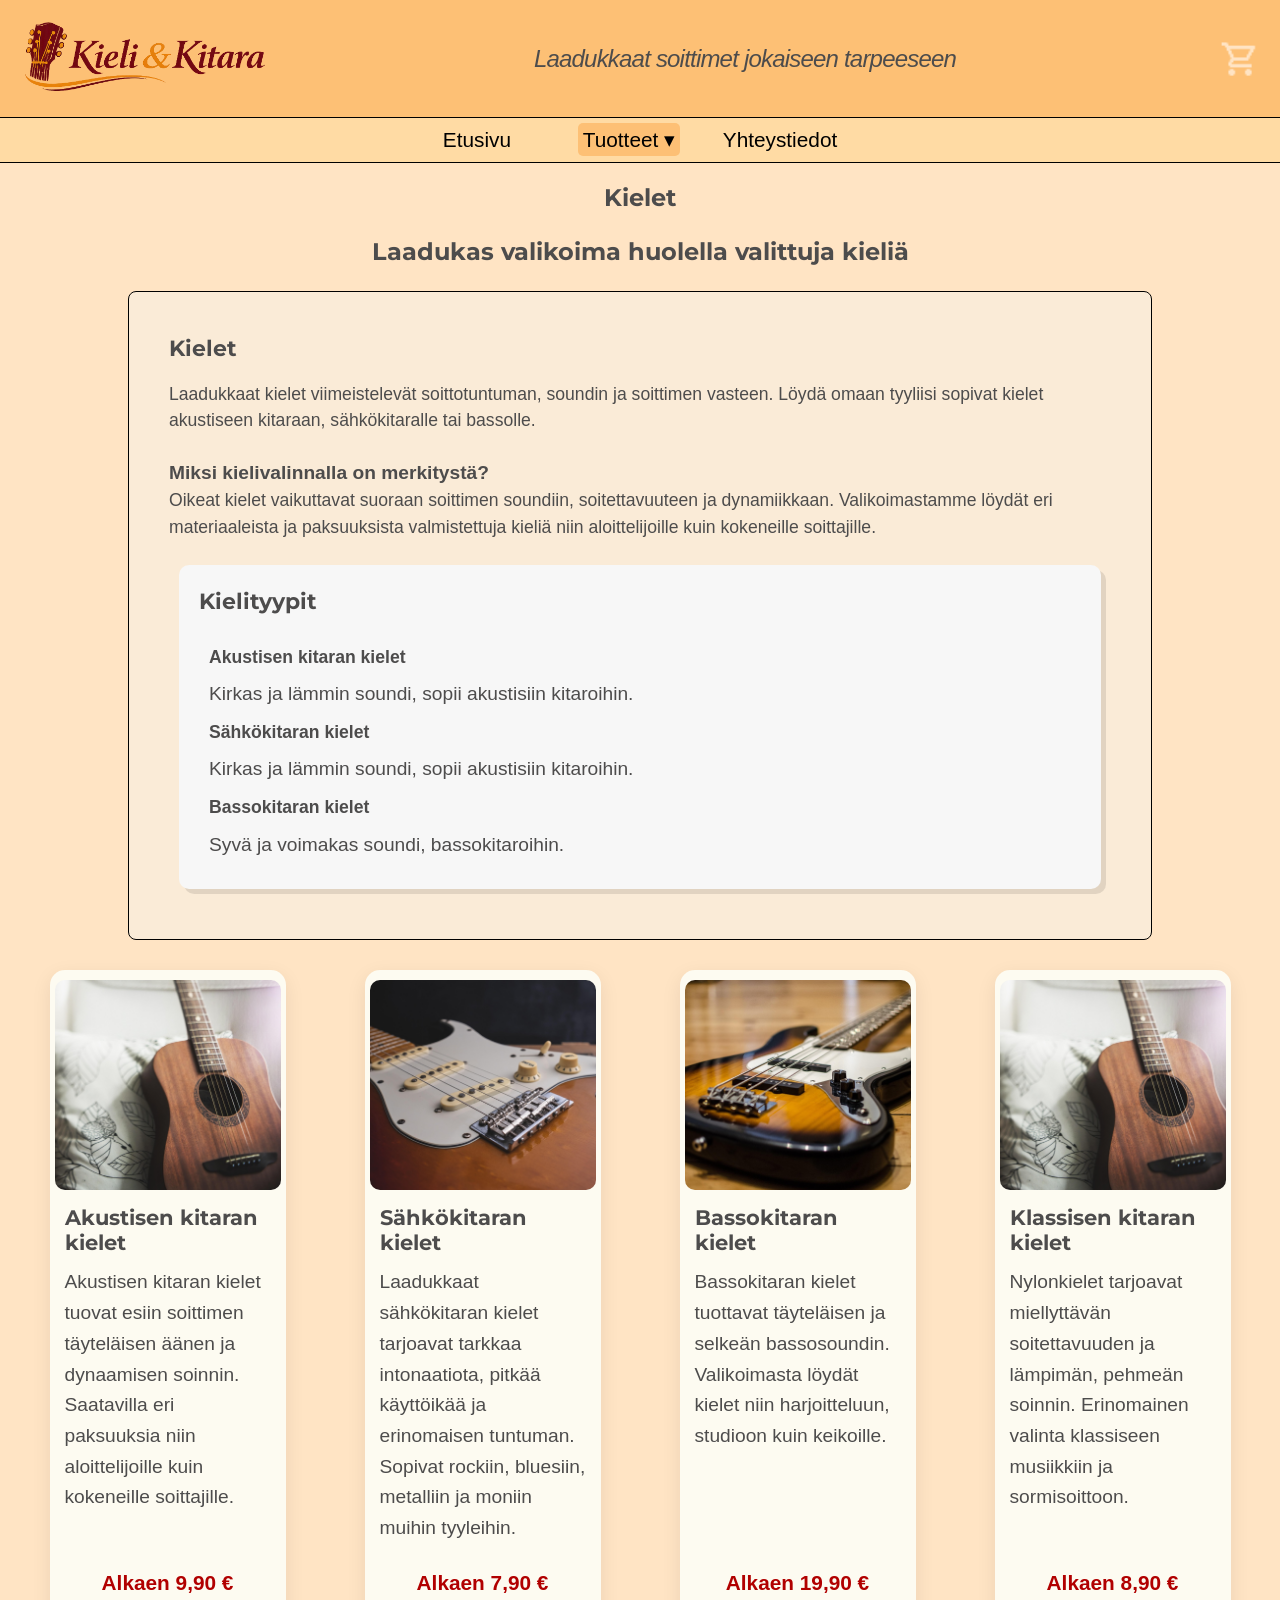
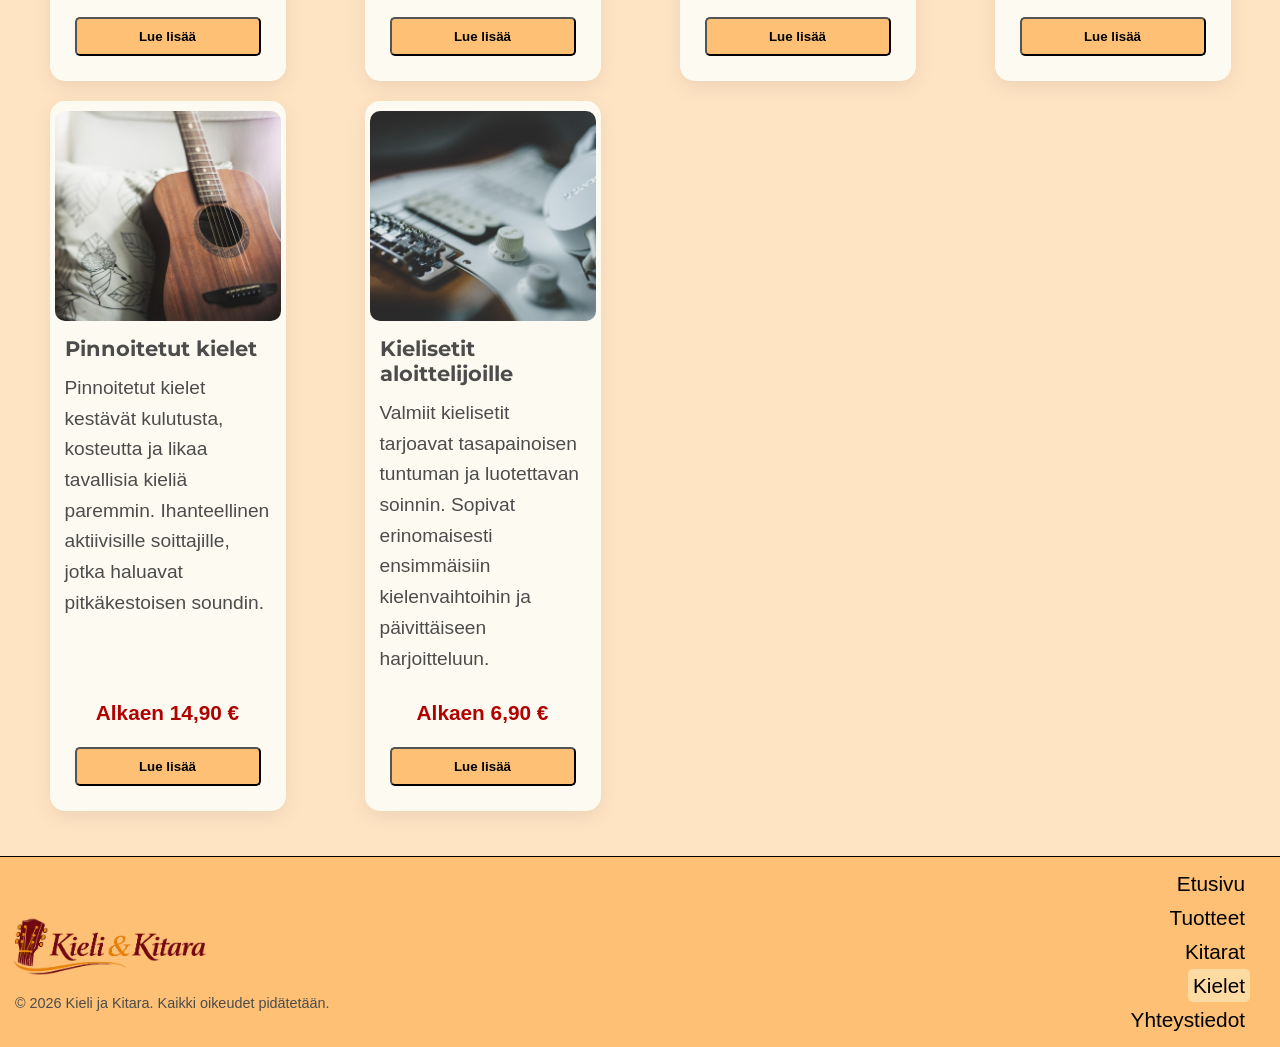
==== kielet.html @ bd0c3da6 "Lisätty ostoskorin kuva" ====
<!DOCTYPE html>
<html lang="fi">

<head>
    <meta charset="UTF-8">
    <meta name="viewport" content="width=device-width, initial-scale=1.0">
    <link href="css/styles.css" rel="stylesheet">
    <link href="https://fonts.googleapis.com/css2?family=Montserrat:ital,wght@0,100..900;1,100..900&display=swap"
        rel="stylesheet">
    <link rel="icon" href="images/favicon.ico" type="images/svg+xml">
    <title>Kielet</title>
</head>

<body>
    <div class="container">
        <!-- HEADER-->
        <header class="header">
            <a href="index.html">
                <img class="logo" src="images/logo.png" alt="logossa virityskoneisto sekä teksti kieli ja kitara">
            </a>
            <p class="logo-txt">Laadukkaat soittimet jokaiseen tarpeeseen</p>
            
            <!-- OSTOSKORIN KUVA -->
            <a href="#" class="cart-btn">
                <img src="images/shoppingCart.png" alt="Ostoskärryjen kuva" width="50px" height="50px">
            </a>

        </header>

        <!-- NAVIGATION-->
        <nav class="nav">
            <ul>
                <li><a href="index.html">Etusivu</a></li>

                <!-- DROPDOWN VALIKKO-->
                <li class="dropdown">
                    <a href="tuotteet.html" class="active">Tuotteet &#9662;</a>

                    <ul class="dropdown-menu">
                        <li><a href="kitarat.html">Kitarat</a></li>
                        <li><a href="kielet.html" class="active">Kielet</a></li>
                    </ul>
                </li>
                <!-- DROPDOWN VALIKKO PÄÄTTYY-->

                <li><a href="yhteys.html">Yhteystiedot</a></li>
            </ul>
        </nav>

        <!-- SISÄLTÖALUE-->
        <main class="main">

            <section class="otsikot"> <!--Tervehdys teksti-->
                <h1>Kielet</h1>
                <h2>Laadukas valikoima huolella valittuja kieliä</h2>
            </section>
            <article class="tekstit"> <!--Sisältö tekstiä-->
                <h3>Kielet</h3>
                <p>
                    Laadukkaat kielet viimeistelevät soittotuntuman, soundin ja soittimen vasteen.
                    Löydä omaan tyyliisi sopivat kielet akustiseen kitaraan, sähkökitaralle tai bassolle.
                </p>
                <h4>Miksi kielivalinnalla on merkitystä?</h4>
                <p>
                    Oikeat kielet vaikuttavat suoraan soittimen soundiin, soitettavuuteen ja dynamiikkaan.
                    Valikoimastamme löydät eri materiaaleista ja paksuuksista valmistettuja
                    kieliä niin aloittelijoille kuin kokeneille soittajille.
                </p>


                <section class="kielilista">
                    <h3>Kielityypit</h3>
                    <ul>
                        <li>
                            <strong>Akustisen kitaran kielet</strong>
                            Kirkas ja lämmin soundi, sopii akustisiin
                            kitaroihin.
                        </li>
                        <li>
                            <strong>Sähkökitaran kielet</strong>
                            Kirkas ja lämmin soundi, sopii akustisiin kitaroihin.
                        </li>
                        <li>
                            <strong>Bassokitaran kielet</strong>
                            Syvä ja voimakas soundi, bassokitaroihin.
                        </li>
                    </ul>

                </section>
            </article>

            <!-- TUOTEKORTIT-->
            <section class="card-container">
                <article class="product-card">
                    <img src="images/acoustic.jpg" alt="Akustinen kitara">

                    <div class="card-content">
                        <h3>Akustisen kitaran kielet</h3>
                        <p>Akustisen kitaran kielet tuovat esiin soittimen täyteläisen äänen ja dynaamisen soinnin.
                            Saatavilla eri paksuuksia niin aloittelijoille kuin kokeneille soittajille.</p>
                        <div class="price">Alkaen 9,90 €</div>

                        <button class="button">Lue lisää</button>
                    </div>
                </article>
                <article class="product-card">
                    <img src="images/electric.jpg" alt="Akustinen kitara">

                    <div class="card-content">
                        <h3>Sähkökitaran kielet</h3>
                        <p>Laadukkaat sähkökitaran kielet tarjoavat tarkkaa intonaatiota, pitkää käyttöikää
                            ja erinomaisen tuntuman. Sopivat rockiin, bluesiin, metalliin ja moniin muihin tyyleihin.
                        </p>
                        <div class="price">Alkaen 7,90 €</div>

                        <button class="button">Lue lisää</button>
                    </div>
                </article>
                <article class="product-card">
                    <img src="images/bass.jpg" alt="Akustinen kitara">

                    <div class="card-content">
                        <h3>Bassokitaran kielet</h3>
                        <p>Bassokitaran kielet tuottavat täyteläisen ja selkeän bassosoundin.
                            Valikoimasta löydät kielet niin harjoitteluun, studioon kuin keikoille.</p>
                        <div class="price">Alkaen 19,90 €</div>

                        <button class="button">Lue lisää</button>
                    </div>
                </article>
                <article class="product-card">
                    <img src="images/acoustic.jpg" alt="Akustinen kitara">

                    <div class="card-content">
                        <h3>Klassisen kitaran kielet</h3>
                        <p>Nylonkielet tarjoavat miellyttävän soitettavuuden ja lämpimän, pehmeän soinnin.
                            Erinomainen valinta klassiseen musiikkiin ja sormisoittoon.</p>
                        <div class="price">Alkaen 8,90 €</div>

                        <button class="button">Lue lisää</button>
                    </div>
                </article>
                <article class="product-card">
                    <img src="images/acoustic.jpg" alt="Akustinen kitara">

                    <div class="card-content">
                        <h3>Pinnoitetut kielet</h3>
                        <p>Pinnoitetut kielet kestävät kulutusta, kosteutta ja likaa tavallisia kieliä paremmin.
                            Ihanteellinen aktiivisille soittajille, jotka haluavat pitkäkestoisen soundin.</p>
                        <div class="price">Alkaen 14,90 €</div>

                        <button class="button">Lue lisää</button>
                    </div>
                </article>
                <article class="product-card">
                    <img src="images/electric3.jpg" alt="Akustinen kitara">

                    <div class="card-content">
                        <h3>Kielisetit aloittelijoille</h3>
                        <p>Valmiit kielisetit tarjoavat tasapainoisen tuntuman ja luotettavan soinnin.
                            Sopivat erinomaisesti ensimmäisiin kielenvaihtoihin ja päivittäiseen harjoitteluun.</p>
                        <div class="price">Alkaen 6,90 €</div>

                        <button class="button">Lue lisää</button>
                    </div>
                </article>
            </section>
        </main>
        <!-- FOOTERI -->
        <footer class="footer"> <!--Footeri-->
            <div class="footer-left">
                <a href="index.html">
                    <img class="footer-logo" src="images/logo.png"
                        alt="logossa virityskoneisto sekä teksti kieli ja kitara">
                </a>
                <p class="copyright">© 2026 Kieli ja Kitara. Kaikki oikeudet pidätetään.</p>
            </div>

            <!-- NAVIGOINTI -->
            <nav class="footer-nav"> <!--Navigointi linkit-->
                <ul>
                    <li><a href="index.html">Etusivu</a></li>
                    <li><a href="tuotteet.html">Tuotteet</a></li>
                    <li><a href="kitarat.html">Kitarat</a></li>
                    <li><a href="kielet.html" class="active">Kielet</a></li>
                    <li><a href="yhteys.html">Yhteystiedot</a></li>
                </ul>
            </nav>
        </footer>
        <!-- FOOTERI PÄÄTTYY-->
    </div>
</body>

</html>
---- css/styles.css ----
/*====================*/
/* PERUSASETUKSET     */
/*====================*/

/* Nollataan selaimen oletusmarginaalit ja täytteet
   sekä otetaan käyttöön border-box */
* {
    box-sizing: border-box;
    margin: 0;
    padding: 0;

    /*SISÄLLÖN YLIVUODON DEBUGGAUS ALLA*/
    /*outline: 1px solid red;*/
}

/* Sivuston yleiset fontti- ja väriasetukset */
body {
    font-family: Arial, Helvetica, sans-serif;
    background-color: bisque;
    color: rgb(77, 76, 76);

}

/*====================*/
/* CONTAINER          */
/*====================*/

/* Sivun pääasettelu Gridillä */
.container {
    background-color: bisque;
    width: 100%;
    max-width: 100%;
    margin: 0;
    padding: 0;

    /* Header, navigaatio, sisältö ja footer */
    display: grid;
    grid-template-columns: 1fr;
    grid-template-rows: auto auto 1fr auto;
    grid-template-areas:
        "header"
        "nav"
        "main"
        "footer";
    min-height: 100vh;
    /* Sivu täyttää vähintään koko selainikkunan korkeuden */
}


/*====================*/
/* HEADER             */
/*====================*/

/* Headerin sisältö jaetaan kolmeen osaan:
   logo, otsikko ja mahdollinen oikean reunan sisältö */
.header {
    grid-area: header;
    /*GRID AREA NAME*/
    display: grid;
    grid-template-columns: auto 1fr auto;
    align-items: center;
    padding: 20px;
    background-color: rgb(253, 192, 117);
    border-bottom: 1px solid black;
    gap: 20px;
}


/* Logon koko mukautuu näytön mukaan */
.logo {
    width: 100%;
    max-width: 250px;
    height: auto;
}

/* Headerin logotekstin ulkoasu */
.logo-txt {
    font-size: 1.5rem;
    font-style: italic;
    letter-spacing: -0.05rem;
    color: rgb(77, 76, 76);
    text-decoration: none;
    text-align: center;
}

/* Ostoskori */
.cart-btn{
    justify-self: end;
}

/* Kuvan asetukset */
.cart-btn img{
    width: 40px;
    height: auto;
    display: block;
}

/* Hover toiminto kuvalle */
.cart-btn:hover img{
    transform: scale(1.1);
}


/*====================*/
/* NAVIGAATIO         */
/*====================*/

/* Sivuston päävalikko */
.nav {
    grid-area: nav;
    /*GRID AREA NAME*/
    background-color: rgb(255, 219, 164);
    border-bottom: 1px solid black;
    padding: 10px 0;
    margin-bottom: 20px;
}

/* Linkit järjestetään automaattisesti näytön leveyden mukaan */
.nav>ul {
    display: grid;
    grid-template-columns: repeat(auto-fit, minmax(120px, auto));
    gap: 20px;
    list-style: none;
    justify-content: center;
}

/* Linkkien perusmuotoilu */
.nav a {
    color: black;
    text-decoration: none;
    font-size: 1.3rem;
    padding: 5px;
}

/* Linkin hover-efekti */
.nav a:hover {
    background-color: rgb(253, 192, 117);
    color: black;
}

/* Korostaa aktiivisen sivun valikossa */
nav a.active {
    background-color: rgb(253, 192, 117);
    border-radius: 5px;
}



/*====================*/
/* DROPDOWN-VALIKKO   */
/*====================*/

/* Toimii alasvetovalikon ankkurielementtinä */
.dropdown {
    position: relative;
}

/* Alasvetovalikko on oletuksena piilotettu */
.dropdown-menu {
    display: none;
    position: absolute;
    top: 100%;
    left: 0;
    min-width: 150px;
    background-color: rgb(255, 219, 164);
    padding: 0;
    z-index: 1000;
}

/* Näytetään valikko hiiren ollessa päävalikon kohdalla */
.dropdown:hover .dropdown-menu {
    display: block;
}

/* Poistetaan listamerkit */
.dropdown-menu li {
    list-style: none;
}

/* Pudotusvalikon linkit */
.dropdown-menu a {
    display: block;
    padding: 10px;
}

/* Hover-efekti pudotusvalikon linkeille */
.dropdown-menu a:hover {
    background-color: rgb(253, 192, 117);
    color: black;
}


/*====================*/
/* OTSIKOT            */
/*====================*/

h1 {
    margin-bottom: 25px;
    font-family: "Montserrat", sans-serif;
}

h2 {
    margin-bottom: 25px;
    font-family: "Montserrat", sans-serif;
}

h3 {
    margin-bottom: 15px;
    font-family: "Montserrat", sans-serif;
}

/*====================*/
/* KARUSELLI          */
/*====================*/

/* Karusellin ulompi säiliö */
.carousel-container {
    position: relative;
    width: 100%;
    overflow: hidden;
    margin-bottom: 60px;
    padding: 20px;
}

/* Piilotetaan radionapit */
.carousel-container input {
    display: none;
}

/* Karusellin kuvat asetellaan vierekkäin. Tässä käytössä Flex*/
.carousel {
    display: flex;
    width: 250%;
    transition: transform 0.5s ease;
}

/* Yksittäinen karusellikortti */
.carousel-card {
    width: 20%;
    flex-shrink: 0;
}

/* Karusellin kuvat */
.carousel-card img {
    width: 98%;
    display: block;
    border-radius: 10px;
}

/* Kuvanvaihto radionappien avulla */
#slide1:checked~.carousel {
    transform: translateX(0%);
}

#slide2:checked~.carousel {
    transform: translateX(-20%);
}

#slide3:checked~.carousel {
    transform: translateX(-40%);
}

#slide4:checked~.carousel {
    transform: translateX(-60%);
}

/* Karusellin navigointipisteet */
.carousel-nav {
    display: flex;
    justify-content: center;
    gap: 15px;
    margin-top: 20px;
}

/* Navigointipainikkeet */
.carousel-nav label {
    width: 15px;
    height: 15px;
    border-radius: 50%;
    background: rgb(253, 192, 117);
    cursor: pointer;
    transition: 0.3s;
}

/* Hover-efekti navigointipisteille */
.carousel-nav label:hover {
    background: orange;
    transform: scale(1.2);
}




/*====================*/
/* SISÄLTÖTEKSTIT     */
/*====================*/

/* Keskittää otsikot */
.otsikot {
    text-align: center;
}

/* Tekstisisällön laatikko */
.tekstit {
    text-align: left;
    width: fit-content;
    margin-bottom: 10px;
    background-color: antiquewhite;
    padding: 40px;
    line-height: 1.5;
    font-size: 1.2rem;
    border: 1px solid black;
    border-radius: 8px;
    word-wrap: break-word;
    /* Estää tekstin ylivuodon */
}

/* Kappaleiden muotoilu */
.tekstit p {
    text-align: left;
    font-size: 1.1rem;
    margin-bottom: 25px;

}

/* Rajataan artikkelin leveys */
article {
    max-width: 80%;
    margin: 0 auto;
}

/*====================*/
/* TUOTEKORTIT        */
/*====================*/

/* Tuotekorttien containeri */
.card-container {
    display: grid;
    grid-template-columns: repeat(auto-fit, minmax(250px, 1fr));
    gap: 20px;
    padding: 20px;
}

/* Poistetaan linkkien oletustyyli */
.card-container a {
    text-decoration: none;
    color: inherit;
    text-align: center;
}

/* Yksittäinen tuotekortti */
.product-card {
    display: grid;
    grid-template-rows: 220px 1fr;
    background-color: rgb(253, 251, 241);
    border-radius: 15px;
    overflow: hidden;
    box-shadow: 0 6px 20px rgba(0, 0, 0, 0.08);
    transition: transform 0.2s ease, box-shadow 0.2s ease;
}

/* Tuotekortin kuva */
.product-card img {
    width: 100%;
    height: 220px;
    object-fit: cover;
    margin-top: 5px;
    padding: 5px;
    border-radius: 15px;
}

/* Tuotekortin hover */
.product-card:hover {
    transform: translateY(-5px);
    box-shadow: 0 12px 30px rgba(0, 0, 0, 0.12);
}

/* Tuotekortin sisältö */
.card-content {
    display: grid;
    grid-template-rows: auto 1fr auto auto;
    padding: 15px;
    gap: 12px;
}

/* Tuotekortin otsikko */
.card-content h3 {
    font-size: 1.3rem;
    margin: 0;
}

/* Kortin tekstisisältö */
.card-content p {
    font-size: 1.2rem;
    margin: 0;
    line-height: 1.6;
}

/* Tuotekortin hinta */
.price {
    font-size: 1.3rem;
    font-weight: bold;
    margin-top: 15px;
    color: rgb(177, 0, 0);
    text-align: center;
}

/* Painikkeen muotoilu */
.button {
    padding: 10px;
    margin: 10px;
    background-color: rgb(253, 192, 117);
    border-radius: 5px;
    text-decoration: none;
    color: black;
    text-align: center;
    font-weight: bold;
    transition: background-color 0.2s;
}

/* Painikkeen hover-efekti */
.button:hover {
    background-color: rgb(255, 219, 164);
}

/*====================*/
/* TUOTESIVUN KORTIT  */
/*====================*/

/* Kategoriakorttien containeri */
.products-page-container {
    display: grid;
    grid-template-columns: repeat(auto-fit, minmax(250px, 2fr));
    justify-content: center;
    gap: 20px;
    padding: 20px;
}

/* Containerin linkityksen muotoilu*/
.products-page-container a {
    display: block;
    width: 100%;
    background-color: rgb(255, 219, 164);
    text-decoration: none;
    color: inherit;
    text-align: center;
}

/* Mahdollistaa otsikon sijoittamisen kuvan päälle */
.products-page-card {
    position: relative;
    display: block;
    width: 100%;
    overflow: hidden;
    border-radius: 15px;
    text-decoration: none;
}

/* Kategoriakortin kuva */
.products-page-card img {
    display: block;
    width: 100%;
    height: auto;
    object-fit: cover;
    transition: transform 0.2s ease, box-shadow 0.2s ease;
}

/* Kategorian nimi kuvan päällä */
.products-page-card h3 {
    position: absolute;
    top: 5%;
    left: 5%;

    margin: 0;
    padding: 10px 20px;

    color: white;
    font-size: 2rem;
    font-weight: bold;

    background-color: rgba(0, 0, 0, 0.5);
    border-radius: 15px;
}

/* Hover-efekti kategoriakortille */
.products-page-card:hover {
    transform: translateY(-5px);
    box-shadow: 0 12px 30px rgba(0, 0, 0, 0.12);
    cursor: pointer;
}

/*====================*/
/* KIELISIVU          */
/*====================*/

/* Kielilistan asettelu */
.kielilista ul {
    list-style: none;
    padding: 10px;
    display: grid;
    gap: 10px;
}

/* Kielisivun muotoilu */
.kielilista {
    background: #f7f7f7;
    padding: 20px;
    margin: 10px;
    border-radius: 10px;
    box-shadow: 5px 5px rgba(0, 0, 0, 0.1);
}

/* Kielten otsikot listassa */
.kielilista li strong {
    display: block;
    font-size: 1.1rem;
    margin-bottom: 10px;
}

/*====================*/
/* FOOTER             */
/*====================*/

/* Footer jakautuu kahteen osaan:
   vasen puoli sisältää logon ja copyrightin,
   oikea puoli navigointilinkit */
.footer {
    grid-area: footer;
    display: grid;
    grid-template-columns: auto 1fr;

    align-items: start;
    padding: 10px 10px;
    margin-top: 25px;

    background-color: rgb(253, 192, 117);
    border-top: 1px solid black;
}

/* Footerin vasen osio */
.footer-left {
    display: grid;
    grid-auto-flow: row;
    justify-items: start;
    gap: 5px;
}

/* Footerin logo */
.footer-logo {
    max-width: 200px;
    height: auto;
    margin-top: 50px;
    margin-bottom: 5px;
}

/* Tekijänoikeusteksti */
.copyright {
    font-size: 0.9rem;
    margin: 5px;
}

/* Footerin navigaatioalue */
.footer-nav {
    justify-self: end;
}

/* Footerin linkit näytetään allekkain */
.footer-nav ul {
    display: grid;
    grid-auto-flow: row;
    gap: 10px;
    margin-right: 15px;
    padding: 5px;
    list-style: none;
    justify-items: end;
}

/* Footerin linkkien muotoilu */
.footer-nav a {
    color: black;
    text-decoration: none;
    font-size: 1.3rem;
    padding: 5px;
    border-radius: 5px;
}

/* Hover-efekti footerin linkeille */
.footer-nav a:hover {
    background-color: rgb(255, 219, 164);
    color: black;
}

/* Korostaa aktiivisen sivun footerissa */
.footer-nav a.active {
    background-color: rgb(255, 219, 164);
    border-radius: 5px;
}
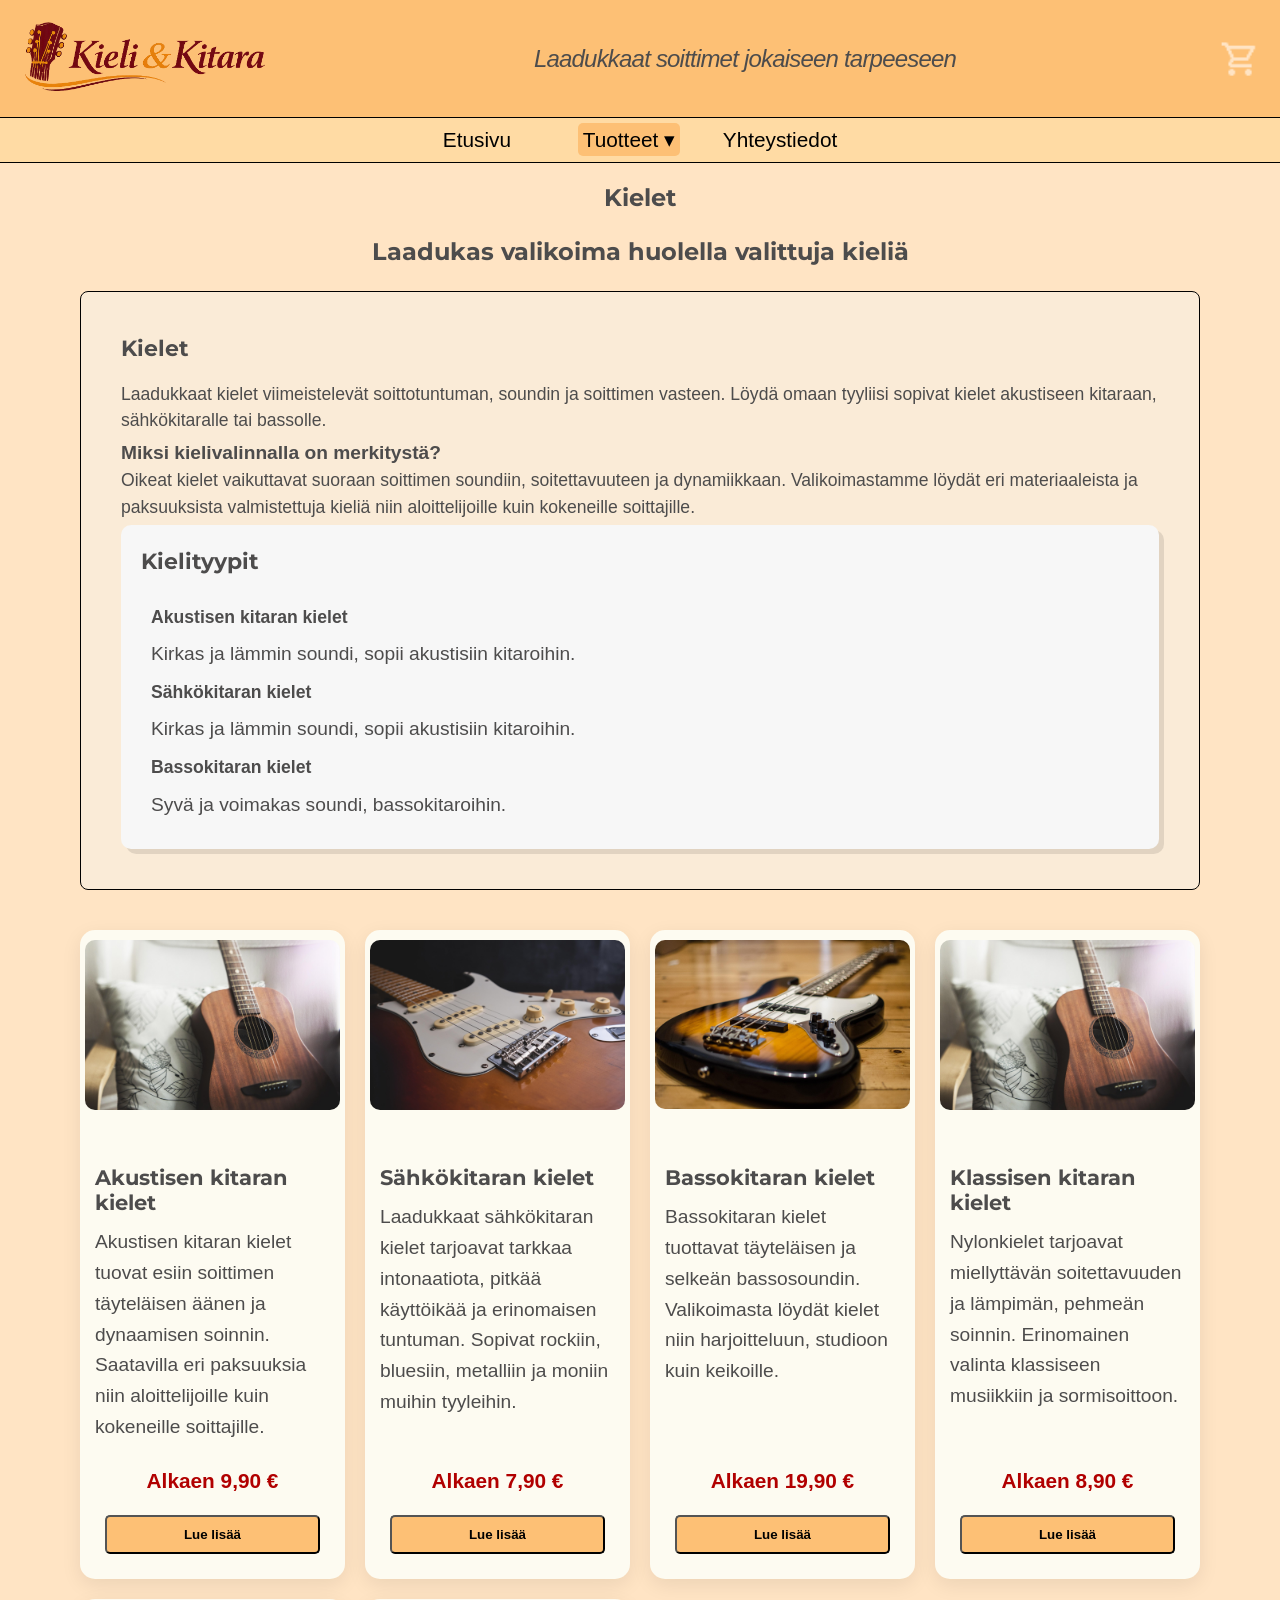
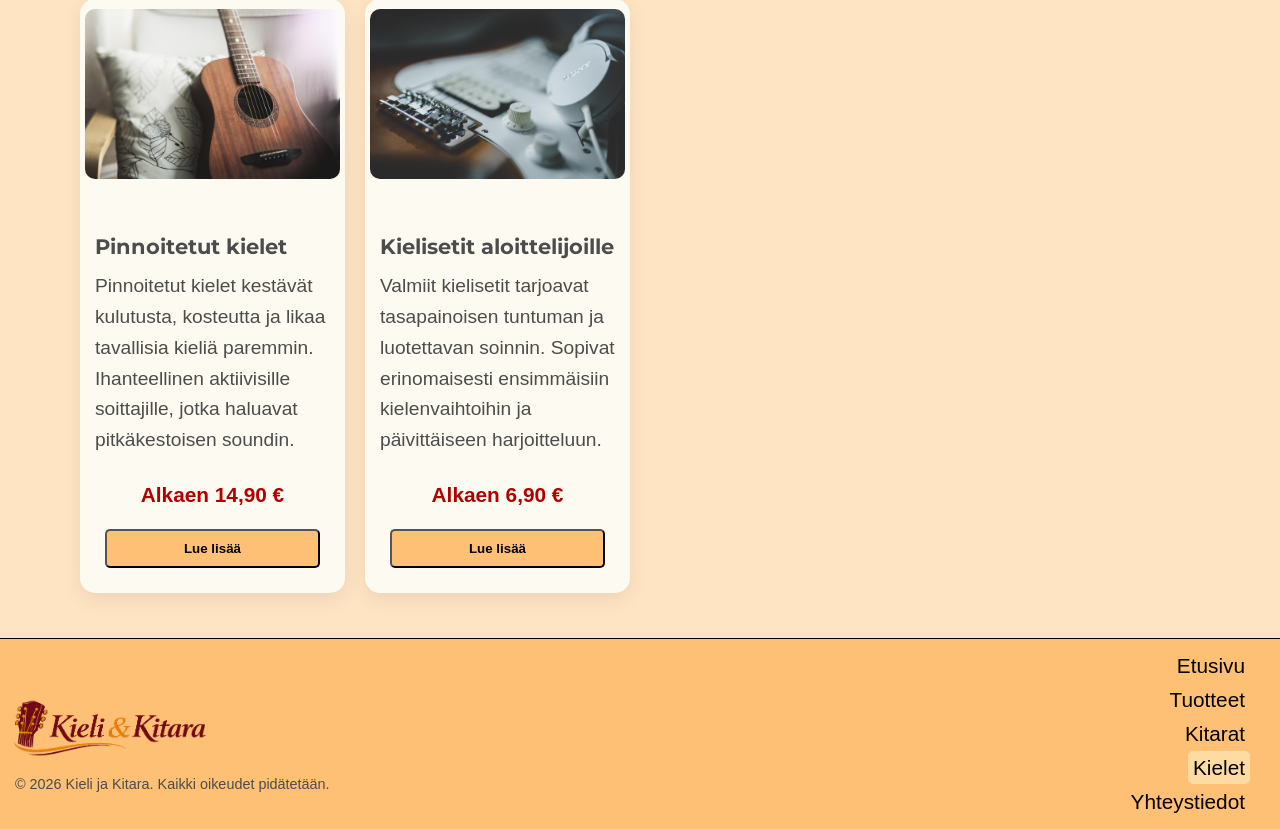
==== commit c582c390: "Kuvien koot ja alt tekstit" ====
--- a/kielet.html
+++ b/kielet.html
@@ -13,22 +13,27 @@
 
 <body>
     <div class="container">
-        <!-- HEADER-->
+
+        <!-- HEADER ALKAA -->
         <header class="header">
             <a href="index.html">
                 <img class="logo" src="images/logo.png" alt="logossa virityskoneisto sekä teksti kieli ja kitara">
             </a>
+
+            <!-- HEADER TEKSTI -->
             <p class="logo-txt">Laadukkaat soittimet jokaiseen tarpeeseen</p>
-            
+
             <!-- OSTOSKORIN KUVA -->
             <a href="#" class="cart-btn">
                 <img src="images/shoppingCart.png" alt="Ostoskärryjen kuva" width="50px" height="50px">
             </a>
-
         </header>
-
-        <!-- NAVIGATION-->
+        <!-- HEADER LOPPUU -->
+
+        <!-- NAVIGATION ALKAA -->
         <nav class="nav">
+
+            <!-- LINKIT -->
             <ul>
                 <li><a href="index.html">Etusivu</a></li>
 
@@ -46,15 +51,19 @@
                 <li><a href="yhteys.html">Yhteystiedot</a></li>
             </ul>
         </nav>
+        <!-- NAVIGOINTI LOPPUU -->
 
         <!-- SISÄLTÖALUE-->
         <main class="main">
 
-            <section class="otsikot"> <!--Tervehdys teksti-->
+            <!-- OTSIKOT -->
+            <section class="otsikot">
                 <h1>Kielet</h1>
                 <h2>Laadukas valikoima huolella valittuja kieliä</h2>
             </section>
-            <article class="tekstit"> <!--Sisältö tekstiä-->
+
+            <!-- TEKSTISISÄLTÖ ALKAA -->
+            <article class="tekstit">
                 <h3>Kielet</h3>
                 <p>
                     Laadukkaat kielet viimeistelevät soittotuntuman, soundin ja soittimen vasteen.
@@ -67,7 +76,7 @@
                     kieliä niin aloittelijoille kuin kokeneille soittajille.
                 </p>
 
-
+                <!-- KIELILISTA ALKAA -->
                 <section class="kielilista">
                     <h3>Kielityypit</h3>
                     <ul>
@@ -85,14 +94,15 @@
                             Syvä ja voimakas soundi, bassokitaroihin.
                         </li>
                     </ul>
-
+                    <!-- KIELILISTA LOPPUU -->
                 </section>
             </article>
 
             <!-- TUOTEKORTIT-->
             <section class="card-container">
                 <article class="product-card">
-                    <img src="images/acoustic.jpg" alt="Akustinen kitara">
+                    <img src="images/acoustic.jpg" alt="Akustinen kitara" 
+                    width="640" height="360">
 
                     <div class="card-content">
                         <h3>Akustisen kitaran kielet</h3>
@@ -104,7 +114,8 @@
                     </div>
                 </article>
                 <article class="product-card">
-                    <img src="images/electric.jpg" alt="Akustinen kitara">
+                    <img src="images/electric.jpg" alt="Sähkökitara"
+                    width="640" height="360">
 
                     <div class="card-content">
                         <h3>Sähkökitaran kielet</h3>
@@ -117,7 +128,8 @@
                     </div>
                 </article>
                 <article class="product-card">
-                    <img src="images/bass.jpg" alt="Akustinen kitara">
+                    <img src="images/bass.jpg" alt="Bassokitara"
+                    width="640" height="360">
 
                     <div class="card-content">
                         <h3>Bassokitaran kielet</h3>
@@ -129,7 +141,8 @@
                     </div>
                 </article>
                 <article class="product-card">
-                    <img src="images/acoustic.jpg" alt="Akustinen kitara">
+                    <img src="images/acoustic.jpg" alt="Akustinen kitara"
+                    width="640" height="360">
 
                     <div class="card-content">
                         <h3>Klassisen kitaran kielet</h3>
@@ -141,7 +154,8 @@
                     </div>
                 </article>
                 <article class="product-card">
-                    <img src="images/acoustic.jpg" alt="Akustinen kitara">
+                    <img src="images/acoustic.jpg" alt="Akustinen kitara"
+                    width="640" height="360">
 
                     <div class="card-content">
                         <h3>Pinnoitetut kielet</h3>
@@ -153,7 +167,8 @@
                     </div>
                 </article>
                 <article class="product-card">
-                    <img src="images/electric3.jpg" alt="Akustinen kitara">
+                    <img src="images/electric3.jpg" alt="Sähkökitara"
+                    width="640" height="360">
 
                     <div class="card-content">
                         <h3>Kielisetit aloittelijoille</h3>
@@ -166,18 +181,20 @@
                 </article>
             </section>
         </main>
-        <!-- FOOTERI -->
-        <footer class="footer"> <!--Footeri-->
+
+        <!-- FOOTERI ALKAA -->
+        <footer class="footer">
             <div class="footer-left">
                 <a href="index.html">
                     <img class="footer-logo" src="images/logo.png"
                         alt="logossa virityskoneisto sekä teksti kieli ja kitara">
                 </a>
+                <!-- COPYRIGHT TEKSTI-->
                 <p class="copyright">© 2026 Kieli ja Kitara. Kaikki oikeudet pidätetään.</p>
             </div>
 
-            <!-- NAVIGOINTI -->
-            <nav class="footer-nav"> <!--Navigointi linkit-->
+            <!-- NAVIGOINTI LINKIT -->
+            <nav class="footer-nav">
                 <ul>
                     <li><a href="index.html">Etusivu</a></li>
                     <li><a href="tuotteet.html">Tuotteet</a></li>
--- a/css/styles.css
+++ b/css/styles.css
@@ -44,6 +44,13 @@
         "footer";
     min-height: 100vh;
     /* Sivu täyttää vähintään koko selainikkunan korkeuden */
+}
+
+main {
+    width: 100%;
+    max-width: 1200px;
+    margin: 0 auto;
+    padding: 0 20px;
 }
 
 
@@ -243,6 +250,7 @@
 /* Karusellin kuvat */
 .carousel-card img {
     width: 98%;
+    height: auto;
     display: block;
     border-radius: 10px;
 }
@@ -303,8 +311,7 @@
 /* Tekstisisällön laatikko */
 .tekstit {
     text-align: left;
-    width: fit-content;
-    margin-bottom: 10px;
+    margin: 20px;
     background-color: antiquewhite;
     padding: 40px;
     line-height: 1.5;
@@ -312,21 +319,38 @@
     border: 1px solid black;
     border-radius: 8px;
     word-wrap: break-word;
-    /* Estää tekstin ylivuodon */
 }
 
 /* Kappaleiden muotoilu */
 .tekstit p {
     text-align: left;
     font-size: 1.1rem;
-    margin-bottom: 25px;
-
+    margin-bottom: 5px;
+    word-wrap: break-word;
 }
 
 /* Rajataan artikkelin leveys */
 article {
-    max-width: 80%;
     margin: 0 auto;
+}
+
+/*====================*/
+/*      VIDEO         */
+/*====================*/
+
+/* Video containeri */
+.video {
+    display: grid;
+    grid-template-columns: 1fr;
+    justify-items: center;
+}
+
+/* Video sisältö */
+.video video{
+    width: 100%;
+    max-width: 640px;
+    height: auto;
+    margin-top: 20px;
 }
 
 /*====================*/
@@ -362,7 +386,7 @@
 /* Tuotekortin kuva */
 .product-card img {
     width: 100%;
-    height: 220px;
+    height: auto;
     object-fit: cover;
     margin-top: 5px;
     padding: 5px;
@@ -439,7 +463,6 @@
 /* Containerin linkityksen muotoilu*/
 .products-page-container a {
     display: block;
-    width: 100%;
     background-color: rgb(255, 219, 164);
     text-decoration: none;
     color: inherit;
@@ -450,7 +473,6 @@
 .products-page-card {
     position: relative;
     display: block;
-    width: 100%;
     overflow: hidden;
     border-radius: 15px;
     text-decoration: none;
@@ -505,7 +527,6 @@
 .kielilista {
     background: #f7f7f7;
     padding: 20px;
-    margin: 10px;
     border-radius: 10px;
     box-shadow: 5px 5px rgba(0, 0, 0, 0.1);
 }
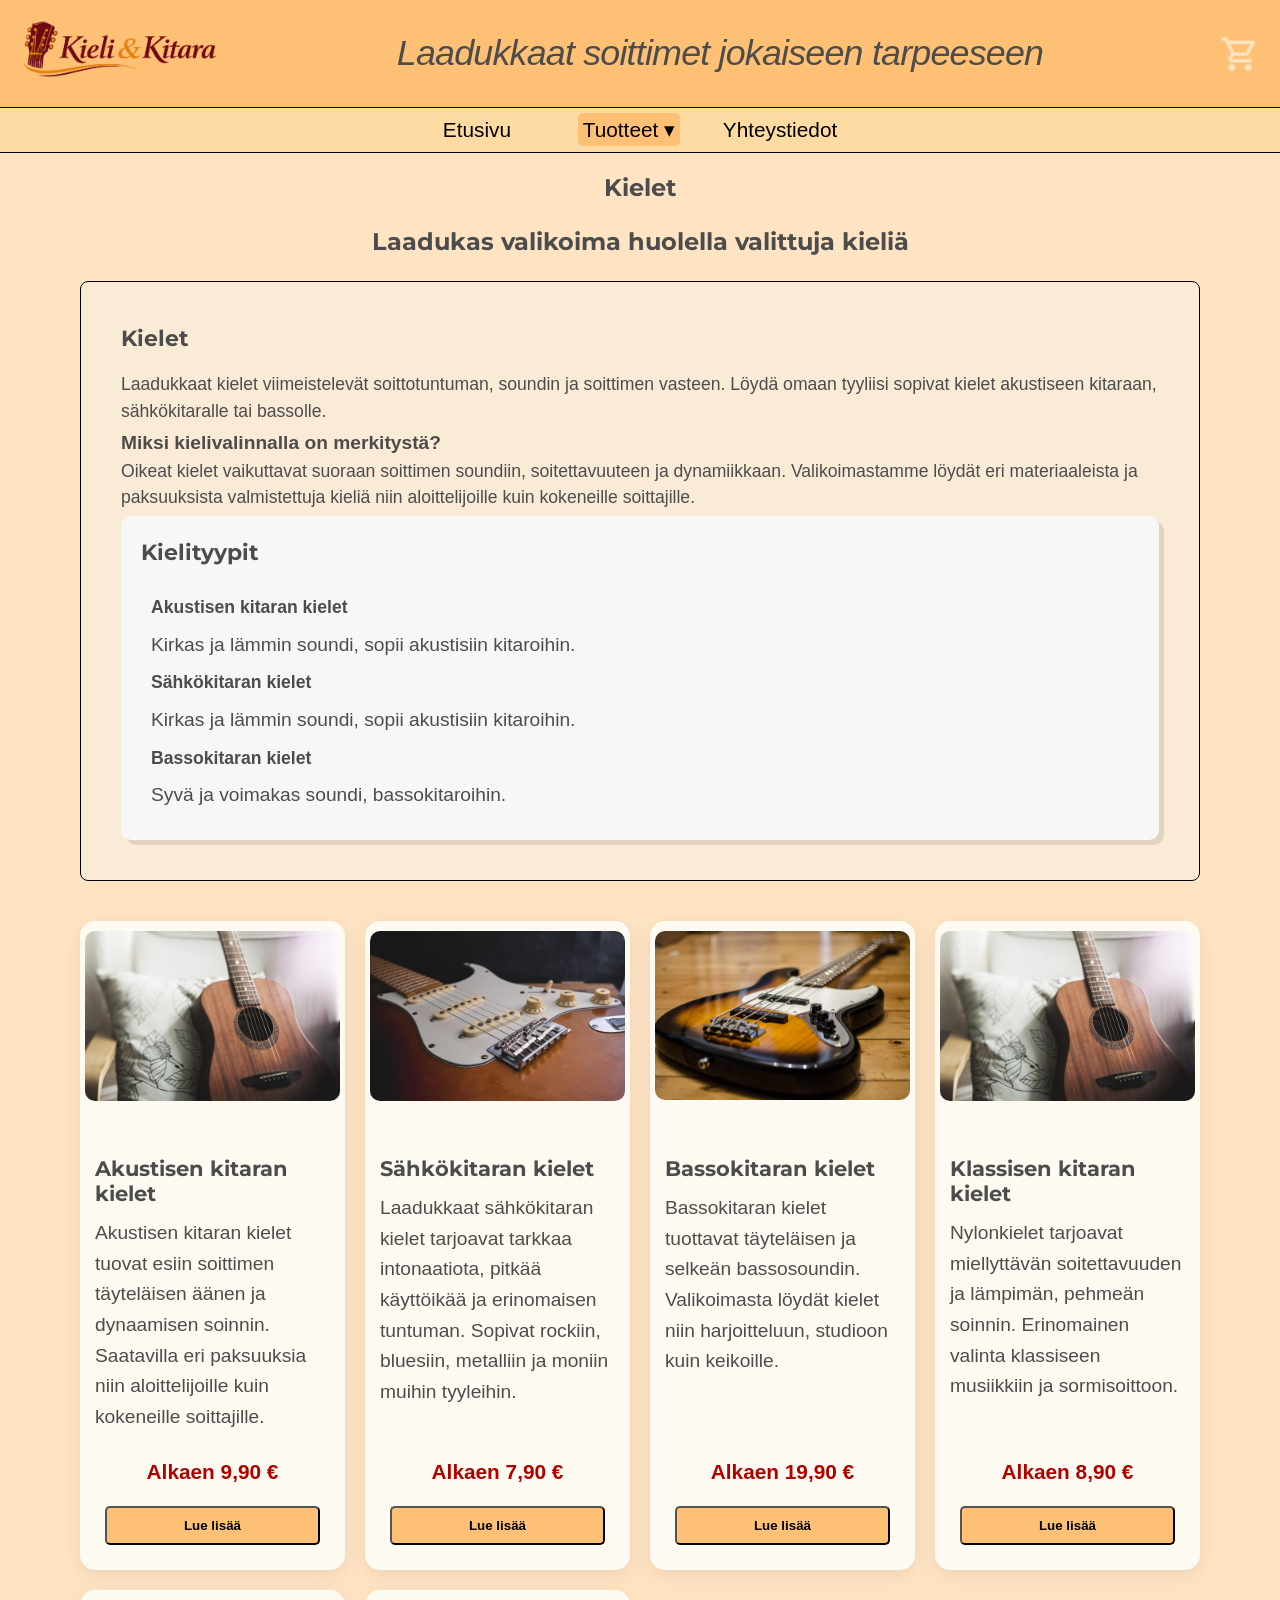
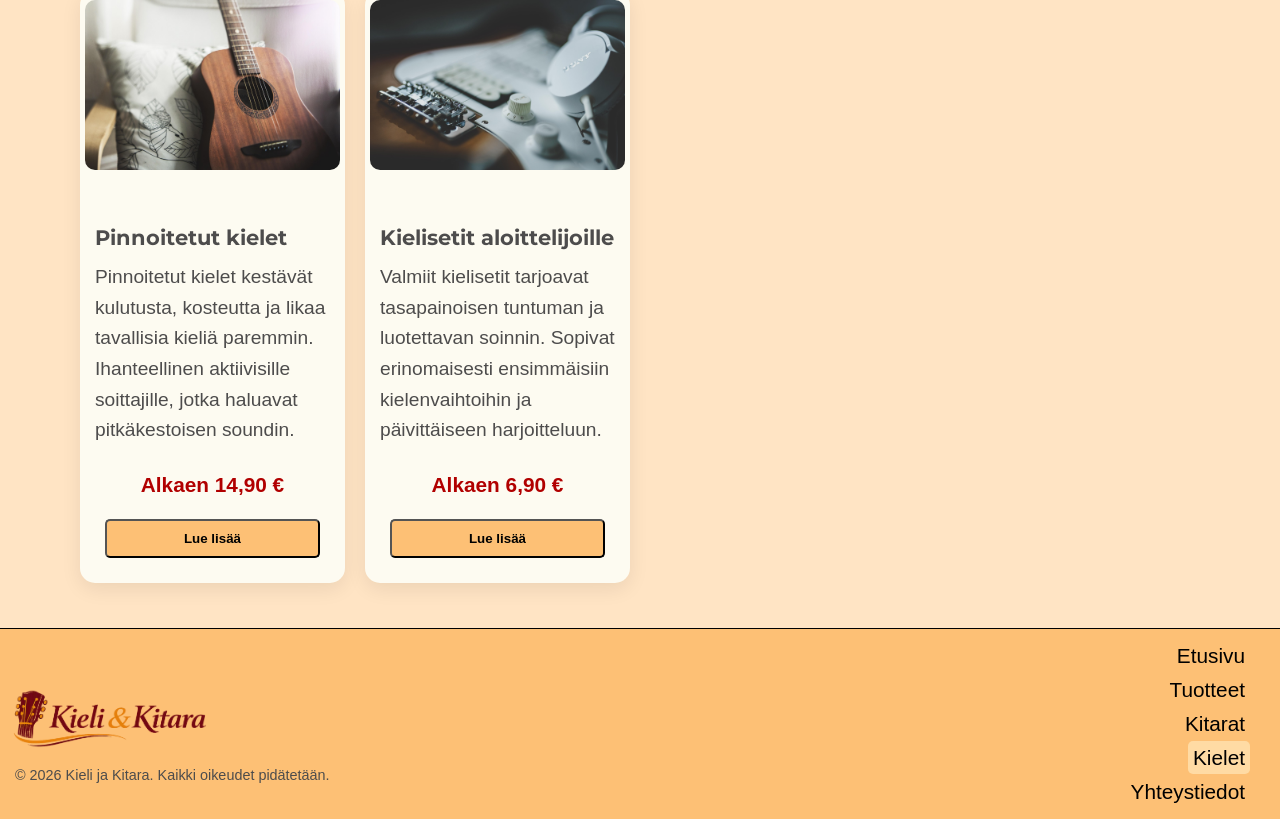
==== commit 3c799c1b: "Logojen koot merkitty" ====
--- a/kielet.html
+++ b/kielet.html
@@ -17,7 +17,8 @@
         <!-- HEADER ALKAA -->
         <header class="header">
             <a href="index.html">
-                <img class="logo" src="images/logo.png" alt="logossa virityskoneisto sekä teksti kieli ja kitara">
+                <img class="logo" src="images/logo.png" alt="logossa virityskoneisto sekä teksti kieli ja kitara" 
+                width="200px" height="60px">
             </a>
 
             <!-- HEADER TEKSTI -->
@@ -187,7 +188,8 @@
             <div class="footer-left">
                 <a href="index.html">
                     <img class="footer-logo" src="images/logo.png"
-                        alt="logossa virityskoneisto sekä teksti kieli ja kitara">
+                        alt="logossa virityskoneisto sekä teksti kieli ja kitara"
+                        width="200px" height="60px">
                 </a>
                 <!-- COPYRIGHT TEKSTI-->
                 <p class="copyright">© 2026 Kieli ja Kitara. Kaikki oikeudet pidätetään.</p>
--- a/css/styles.css
+++ b/css/styles.css
@@ -64,7 +64,7 @@
     grid-area: header;
     /*GRID AREA NAME*/
     display: grid;
-    grid-template-columns: auto 1fr auto;
+    grid-template-columns: auto auto auto;
     align-items: center;
     padding: 20px;
     background-color: rgb(253, 192, 117);
@@ -75,14 +75,14 @@
 
 /* Logon koko mukautuu näytön mukaan */
 .logo {
-    width: 100%;
-    max-width: 250px;
+    max-width: 200px;
     height: auto;
+    margin-bottom: 5px;
 }
 
 /* Headerin logotekstin ulkoasu */
 .logo-txt {
-    font-size: 1.5rem;
+    font-size: 2.8vw;
     font-style: italic;
     letter-spacing: -0.05rem;
     color: rgb(77, 76, 76);
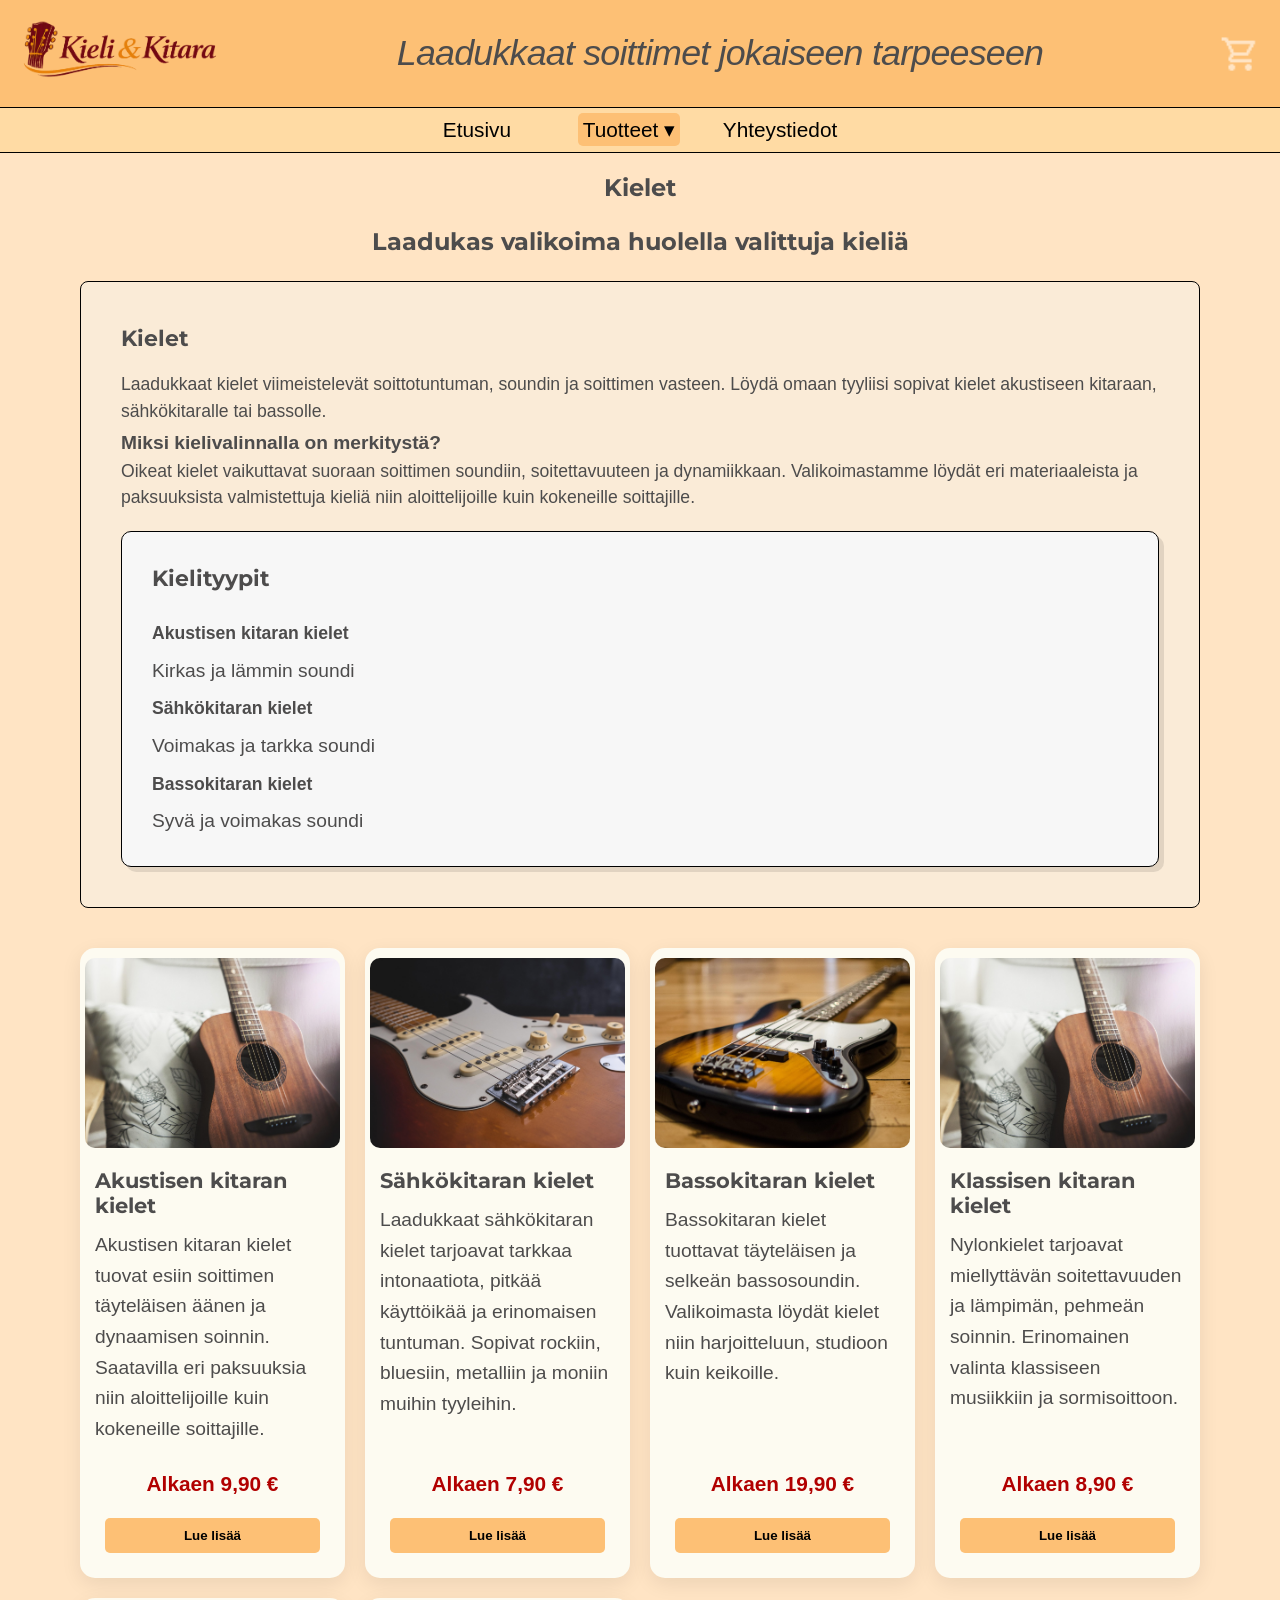
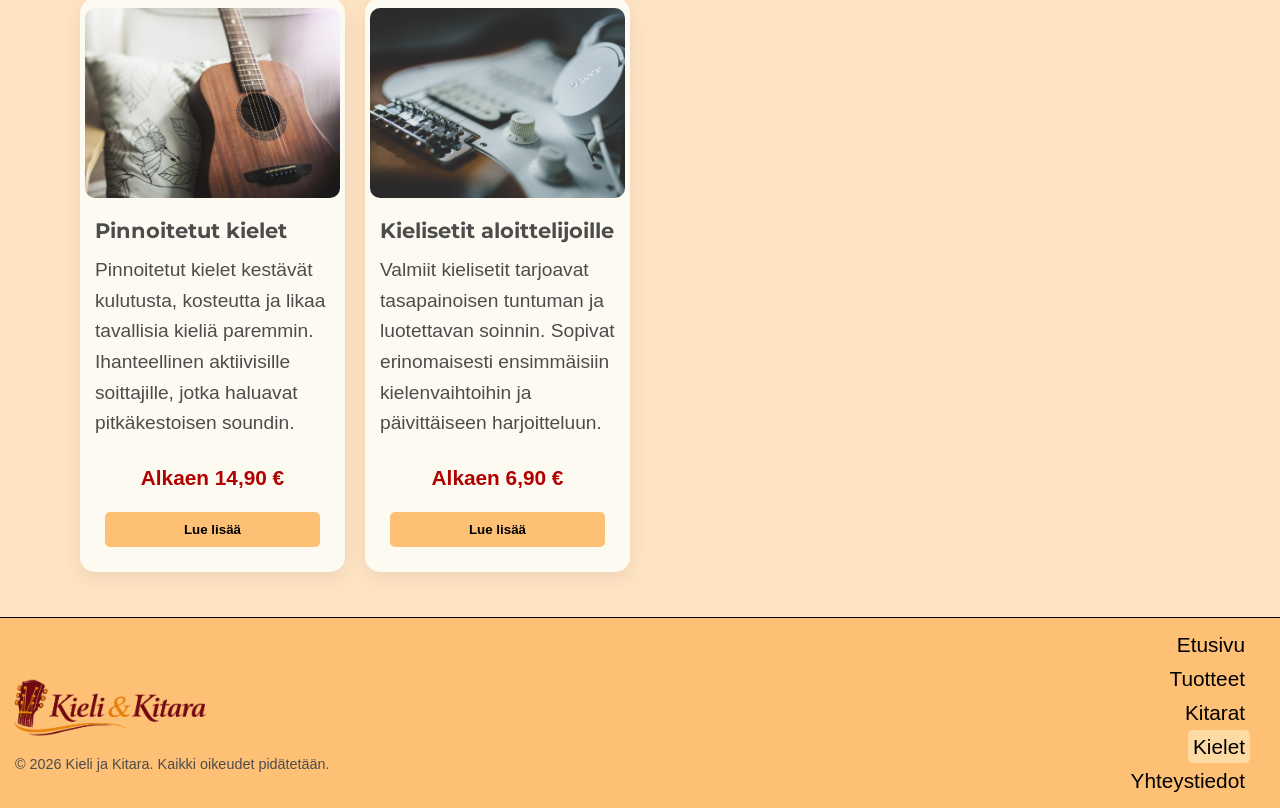
==== commit 5c8ca06d: "Lomake lisätty" ====
--- a/kielet.html
+++ b/kielet.html
@@ -17,8 +17,8 @@
         <!-- HEADER ALKAA -->
         <header class="header">
             <a href="index.html">
-                <img class="logo" src="images/logo.png" alt="logossa virityskoneisto sekä teksti kieli ja kitara" 
-                width="200px" height="60px">
+                <img class="logo" src="images/logo.png" alt="logossa virityskoneisto sekä teksti kieli ja kitara"
+                    width="200px" height="60px">
             </a>
 
             <!-- HEADER TEKSTI -->
@@ -79,31 +79,30 @@
 
                 <!-- KIELILISTA ALKAA -->
                 <section class="kielilista">
-                    <h3>Kielityypit</h3>
                     <ul>
+                        <h3>Kielityypit</h3>
                         <li>
                             <strong>Akustisen kitaran kielet</strong>
-                            Kirkas ja lämmin soundi, sopii akustisiin
-                            kitaroihin.
+                            Kirkas ja lämmin soundi
                         </li>
                         <li>
                             <strong>Sähkökitaran kielet</strong>
-                            Kirkas ja lämmin soundi, sopii akustisiin kitaroihin.
+                            Voimakas ja tarkka soundi
                         </li>
                         <li>
                             <strong>Bassokitaran kielet</strong>
-                            Syvä ja voimakas soundi, bassokitaroihin.
+                            Syvä ja voimakas soundi
                         </li>
                     </ul>
                     <!-- KIELILISTA LOPPUU -->
+
                 </section>
             </article>
 
             <!-- TUOTEKORTIT-->
             <section class="card-container">
                 <article class="product-card">
-                    <img src="images/acoustic.jpg" alt="Akustinen kitara" 
-                    width="640" height="360">
+                    <img src="images/acoustic.jpg" alt="Akustinen kitara" width="640" height="360">
 
                     <div class="card-content">
                         <h3>Akustisen kitaran kielet</h3>
@@ -115,8 +114,7 @@
                     </div>
                 </article>
                 <article class="product-card">
-                    <img src="images/electric.jpg" alt="Sähkökitara"
-                    width="640" height="360">
+                    <img src="images/electric.jpg" alt="Sähkökitara" width="640" height="360">
 
                     <div class="card-content">
                         <h3>Sähkökitaran kielet</h3>
@@ -129,8 +127,7 @@
                     </div>
                 </article>
                 <article class="product-card">
-                    <img src="images/bass.jpg" alt="Bassokitara"
-                    width="640" height="360">
+                    <img src="images/bass.jpg" alt="Bassokitara" width="640" height="360">
 
                     <div class="card-content">
                         <h3>Bassokitaran kielet</h3>
@@ -142,8 +139,7 @@
                     </div>
                 </article>
                 <article class="product-card">
-                    <img src="images/acoustic.jpg" alt="Akustinen kitara"
-                    width="640" height="360">
+                    <img src="images/acoustic.jpg" alt="Akustinen kitara" width="640" height="360">
 
                     <div class="card-content">
                         <h3>Klassisen kitaran kielet</h3>
@@ -155,8 +151,7 @@
                     </div>
                 </article>
                 <article class="product-card">
-                    <img src="images/acoustic.jpg" alt="Akustinen kitara"
-                    width="640" height="360">
+                    <img src="images/acoustic.jpg" alt="Akustinen kitara" width="640" height="360">
 
                     <div class="card-content">
                         <h3>Pinnoitetut kielet</h3>
@@ -168,8 +163,7 @@
                     </div>
                 </article>
                 <article class="product-card">
-                    <img src="images/electric3.jpg" alt="Sähkökitara"
-                    width="640" height="360">
+                    <img src="images/electric3.jpg" alt="Sähkökitara" width="640" height="360">
 
                     <div class="card-content">
                         <h3>Kielisetit aloittelijoille</h3>
@@ -188,8 +182,7 @@
             <div class="footer-left">
                 <a href="index.html">
                     <img class="footer-logo" src="images/logo.png"
-                        alt="logossa virityskoneisto sekä teksti kieli ja kitara"
-                        width="200px" height="60px">
+                        alt="logossa virityskoneisto sekä teksti kieli ja kitara" width="200px" height="60px">
                 </a>
                 <!-- COPYRIGHT TEKSTI-->
                 <p class="copyright">© 2026 Kieli ja Kitara. Kaikki oikeudet pidätetään.</p>
--- a/css/styles.css
+++ b/css/styles.css
@@ -91,19 +91,19 @@
 }
 
 /* Ostoskori */
-.cart-btn{
+.cart-btn {
     justify-self: end;
 }
 
 /* Kuvan asetukset */
-.cart-btn img{
+.cart-btn img {
     width: 40px;
     height: auto;
     display: block;
 }
 
 /* Hover toiminto kuvalle */
-.cart-btn:hover img{
+.cart-btn:hover img {
     transform: scale(1.1);
 }
 
@@ -346,7 +346,7 @@
 }
 
 /* Video sisältö */
-.video video{
+.video video {
     width: 100%;
     max-width: 640px;
     height: auto;
@@ -375,7 +375,7 @@
 /* Yksittäinen tuotekortti */
 .product-card {
     display: grid;
-    grid-template-rows: 220px 1fr;
+    grid-template-rows: auto 1fr;
     background-color: rgb(253, 251, 241);
     border-radius: 15px;
     overflow: hidden;
@@ -386,8 +386,9 @@
 /* Tuotekortin kuva */
 .product-card img {
     width: 100%;
-    height: auto;
+    height: 200px;
     object-fit: cover;
+    display: block;
     margin-top: 5px;
     padding: 5px;
     border-radius: 15px;
@@ -515,6 +516,22 @@
 /* KIELISIVU          */
 /*====================*/
 
+
+
+/* Kielisivun muotoilu */
+.kielilista {
+    display: grid;
+    grid-template-columns: auto auto;
+    width: 100%;
+    gap: 20px;
+    background: #f7f7f7;
+    padding: 20px;
+    margin-top: 20px;
+    border-radius: 10px;
+    border: 1px solid black;
+    box-shadow: 5px 5px rgba(0, 0, 0, 0.1);
+}
+
 /* Kielilistan asettelu */
 .kielilista ul {
     list-style: none;
@@ -523,20 +540,96 @@
     gap: 10px;
 }
 
-/* Kielisivun muotoilu */
-.kielilista {
-    background: #f7f7f7;
-    padding: 20px;
-    border-radius: 10px;
-    box-shadow: 5px 5px rgba(0, 0, 0, 0.1);
-}
-
 /* Kielten otsikot listassa */
 .kielilista li strong {
     display: block;
     font-size: 1.1rem;
     margin-bottom: 10px;
 }
+
+
+/*====================*/
+/* LOMAKE             */
+/*====================*/
+
+.lomake {
+    width: min(600px, calc(100% - 32px));
+    margin: 40px auto;
+    background-color: rgb(253, 251, 241);
+    border: 1px solid black;
+    padding: 20px;
+    font-weight: bold;
+}
+
+form {
+    background-color: rgb(253, 251, 241);
+    padding: 20px;
+    margin-bottom: 10px;
+    border: 1px solid black;
+    border-radius: 4px;
+}
+
+fieldset {
+    border: 1px solid black;
+    border-radius: 4px;
+    padding: 15px;
+    margin-bottom: 10px;
+}
+
+.kentta {
+    margin-bottom: 15px;
+}
+
+
+.kentta:last-child {
+    margin-bottom: 0;
+}
+
+.kentta label {
+    display: block;
+    margin-bottom: 5px;
+}
+
+
+input:not([type="radio"]):not([type="checkbox"]),
+select,
+textarea {
+    display: block;
+    width: 100%;
+}
+
+input:user-invalid,
+select:user-invalid,
+textarea:user-invalid {
+    border: 2px solid red;
+}
+
+.pakollinen {
+    color: red;
+    font-size: 0.9rem;
+}
+
+.painikkeet {
+    display: flex;
+    justify-content: space-between;
+    margin-top: 20px;
+}
+
+button {
+    padding: 10px 20px;
+    background-color: rgb(253, 192, 117);
+    border: none;
+    border-radius: 4px;
+    cursor: pointer;
+    font-weight: bold;
+}
+
+button:hover {
+    background-color: rgb(255, 219, 164);
+}
+
+
+
 
 /*====================*/
 /* FOOTER             */
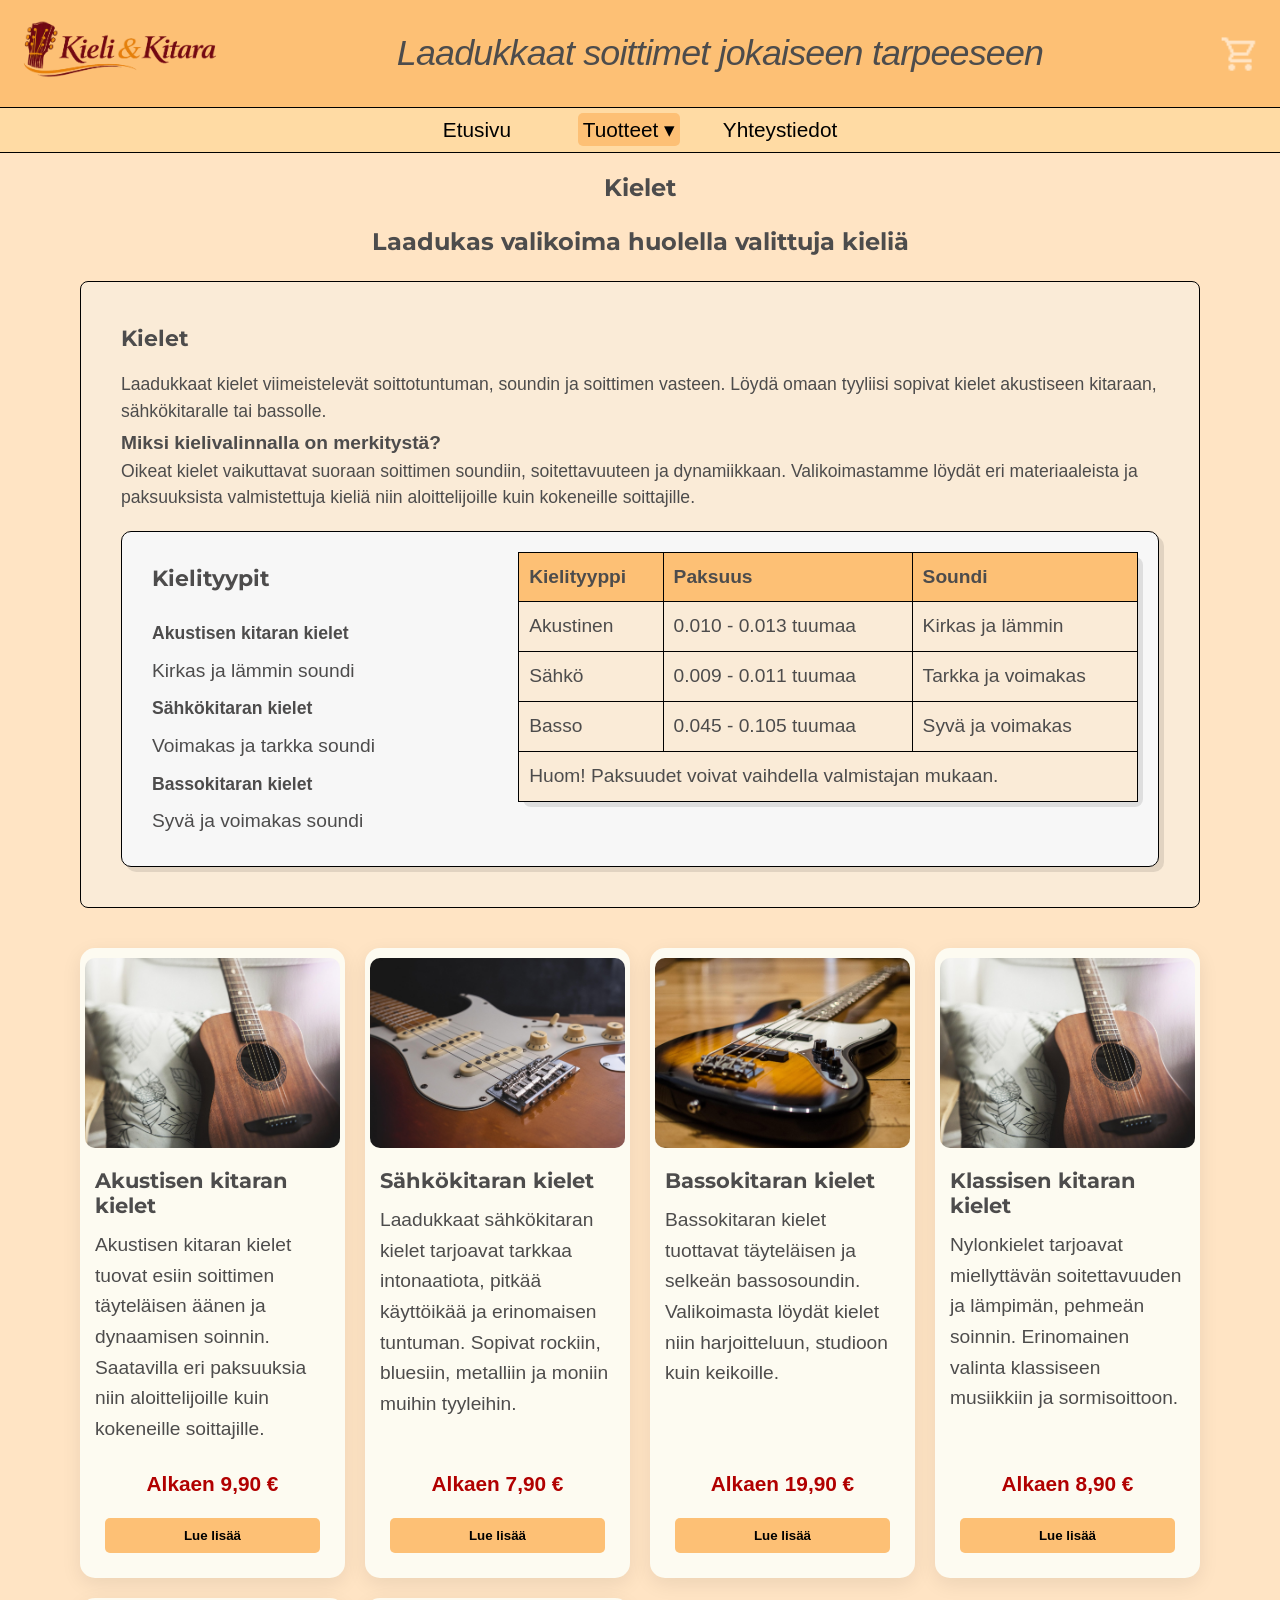
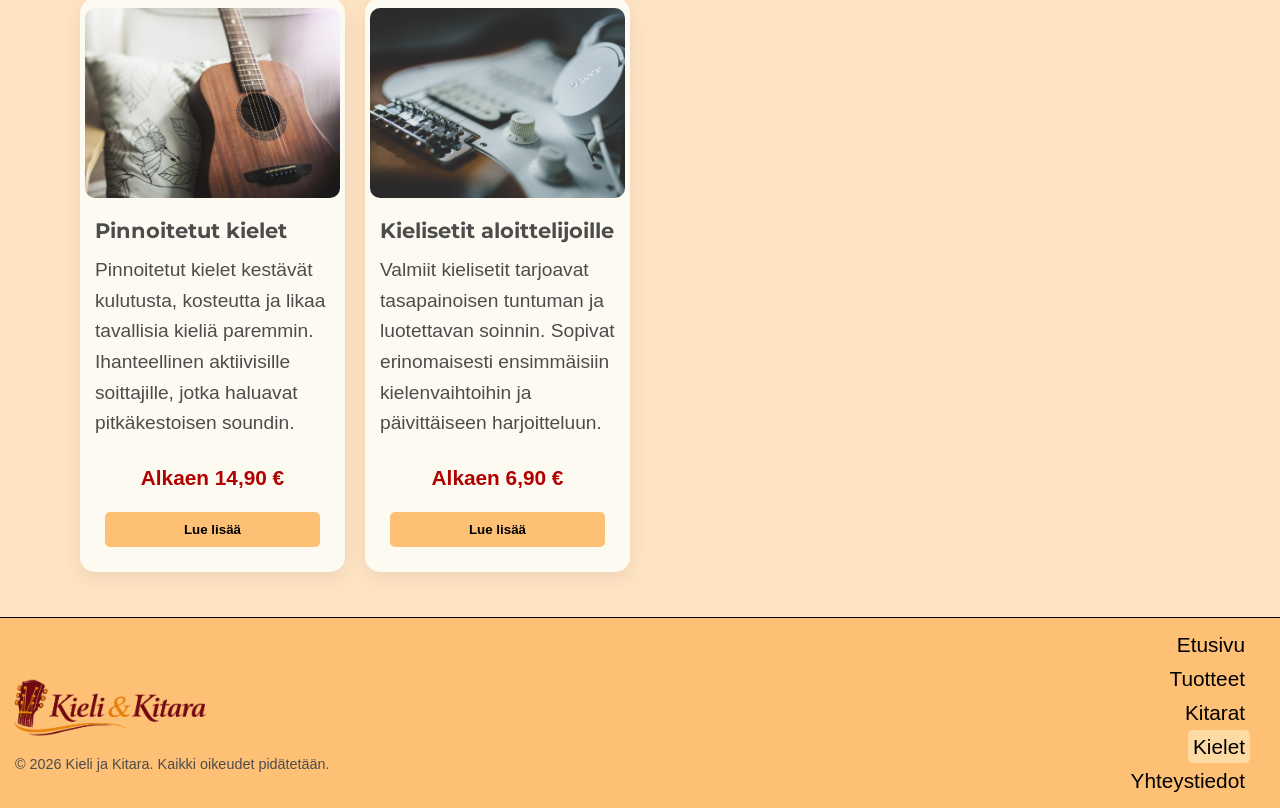
==== commit ab3e5c6c: "Korjailtu lomaketta ja lisätty kommentointia" ====
--- a/kielet.html
+++ b/kielet.html
@@ -96,7 +96,40 @@
                     </ul>
                     <!-- KIELILISTA LOPPUU -->
 
-                </section>
+                    <!-- KIELITAULUKKO ALKAA -->
+                    <section class="kielitaulukko">
+                        <table>
+                            <thead>
+                                <tr>
+                                    <th>Kielityyppi</th>
+                                    <th>Paksuus</th>
+                                    <th>Soundi</th>
+                                </tr>
+                            </thead>
+                            <tbody>
+                                <tr>
+                                    <td>Akustinen</td>
+                                    <td>0.010 - 0.013 tuumaa</td>
+                                    <td>Kirkas ja lämmin</td>
+                                </tr>
+                                <tr>
+                                    <td>Sähkö</td>
+                                    <td>0.009 - 0.011 tuumaa</td>
+                                    <td>Tarkka ja voimakas</td>
+                                </tr>
+                                <tr>
+                                    <td>Basso</td>
+                                    <td>0.045 - 0.105 tuumaa</td>
+                                    <td>Syvä ja voimakas</td>
+                                </tr>
+                            </tbody>
+                            <tfoot>
+                                <tr>
+                                    <td colspan="3">Huom! Paksuudet voivat vaihdella valmistajan mukaan.</td>
+                                </tr>
+                            </tfoot>
+                        </table>
+                    </section>
             </article>
 
             <!-- TUOTEKORTIT-->
--- a/css/styles.css
+++ b/css/styles.css
@@ -20,6 +20,20 @@
     color: rgb(77, 76, 76);
 
 }
+
+/*====================*/
+/* RESPONSIIVISUUS    */
+/*====================*/
+
+/* Pienellä näytöllä piilotetaan */
+@media (max-width: 860px) {
+    .kielitaulukko {
+        display: none;
+    }
+}
+
+
+
 
 /*====================*/
 /* CONTAINER          */
@@ -513,10 +527,8 @@
 }
 
 /*====================*/
-/* KIELISIVU          */
-/*====================*/
-
-
+/* KIELILISTA         */
+/*====================*/
 
 /* Kielisivun muotoilu */
 .kielilista {
@@ -547,20 +559,50 @@
     margin-bottom: 10px;
 }
 
+/*====================*/
+/* KIELITAULUKKO      */
+/*====================*/
+
+/* Taulukko */
+.kielitaulukko table {
+    width: 100%;
+    border-radius: 8px;
+    border-collapse: collapse;
+    border: 1px solid black;
+    box-shadow: 5px 5px rgba(0, 0, 0, 0.1);
+}
+
+/* Otsikkorivi */
+.kielitaulukko th {
+    padding: 10px;
+    background-color: rgb(253, 192, 117);
+    border: 1px solid black;
+}
+
+/* Taulukon solut */
+.kielitaulukko td {
+    padding: 10px;
+    background-color: antiquewhite;
+    border: 1px solid black;
+
+}
 
 /*====================*/
 /* LOMAKE             */
 /*====================*/
 
+/* Lomakkeen asettelu */
 .lomake {
     width: min(600px, calc(100% - 32px));
     margin: 40px auto;
     background-color: rgb(253, 251, 241);
     border: 1px solid black;
+    border-radius: 4px;
     padding: 20px;
     font-weight: bold;
 }
 
+/* Lomakkeen muotoilu */
 form {
     background-color: rgb(253, 251, 241);
     padding: 20px;
@@ -569,6 +611,7 @@
     border-radius: 4px;
 }
 
+/* Kenttien asettelu */
 fieldset {
     border: 1px solid black;
     border-radius: 4px;
@@ -576,21 +619,46 @@
     margin-bottom: 10px;
 }
 
+/* Kenttien asettelu */
 .kentta {
     margin-bottom: 15px;
 }
 
-
+/* Viimeinen kenttä */
 .kentta:last-child {
     margin-bottom: 0;
 }
 
+/* Kenttien otsikot */
 .kentta label {
     display: block;
     margin-bottom: 5px;
 }
 
-
+/* Kenttien placeholderit */
+input::placeholder{
+    padding-left: 3px;
+}
+
+/* Tekstikentän placeholder */
+textarea::placeholder{
+    padding-left: 3px;
+}
+
+/* Valintakenttien muotoilu */
+.valinta{
+    display: flex;
+    gap: 10px;
+    align-items: center;
+}
+
+/* Valintakenttien otsikko */
+.valinta label {
+    display: inline;
+    margin-bottom: 0;
+}
+
+/* Syötekentät */
 input:not([type="radio"]):not([type="checkbox"]),
 select,
 textarea {
@@ -598,23 +666,28 @@
     width: 100%;
 }
 
+/* Käyttäjän syötteiden validointi */
 input:user-invalid,
 select:user-invalid,
 textarea:user-invalid {
     border: 2px solid red;
 }
 
+/* Pakollinen *-merkki */
 .pakollinen {
     color: red;
     font-size: 0.9rem;
 }
 
+/* Painikkeet asettelu */
 .painikkeet {
     display: flex;
     justify-content: space-between;
     margin-top: 20px;
-}
-
+    gap: 10px;
+}
+
+/* Painikkeet muotoilu */
 button {
     padding: 10px 20px;
     background-color: rgb(253, 192, 117);
@@ -624,11 +697,10 @@
     font-weight: bold;
 }
 
+/* Painikkeet hover-efekti */
 button:hover {
     background-color: rgb(255, 219, 164);
 }
-
-
 
 
 /*====================*/
@@ -708,4 +780,5 @@
 .footer-nav a.active {
     background-color: rgb(255, 219, 164);
     border-radius: 5px;
-}+}
+
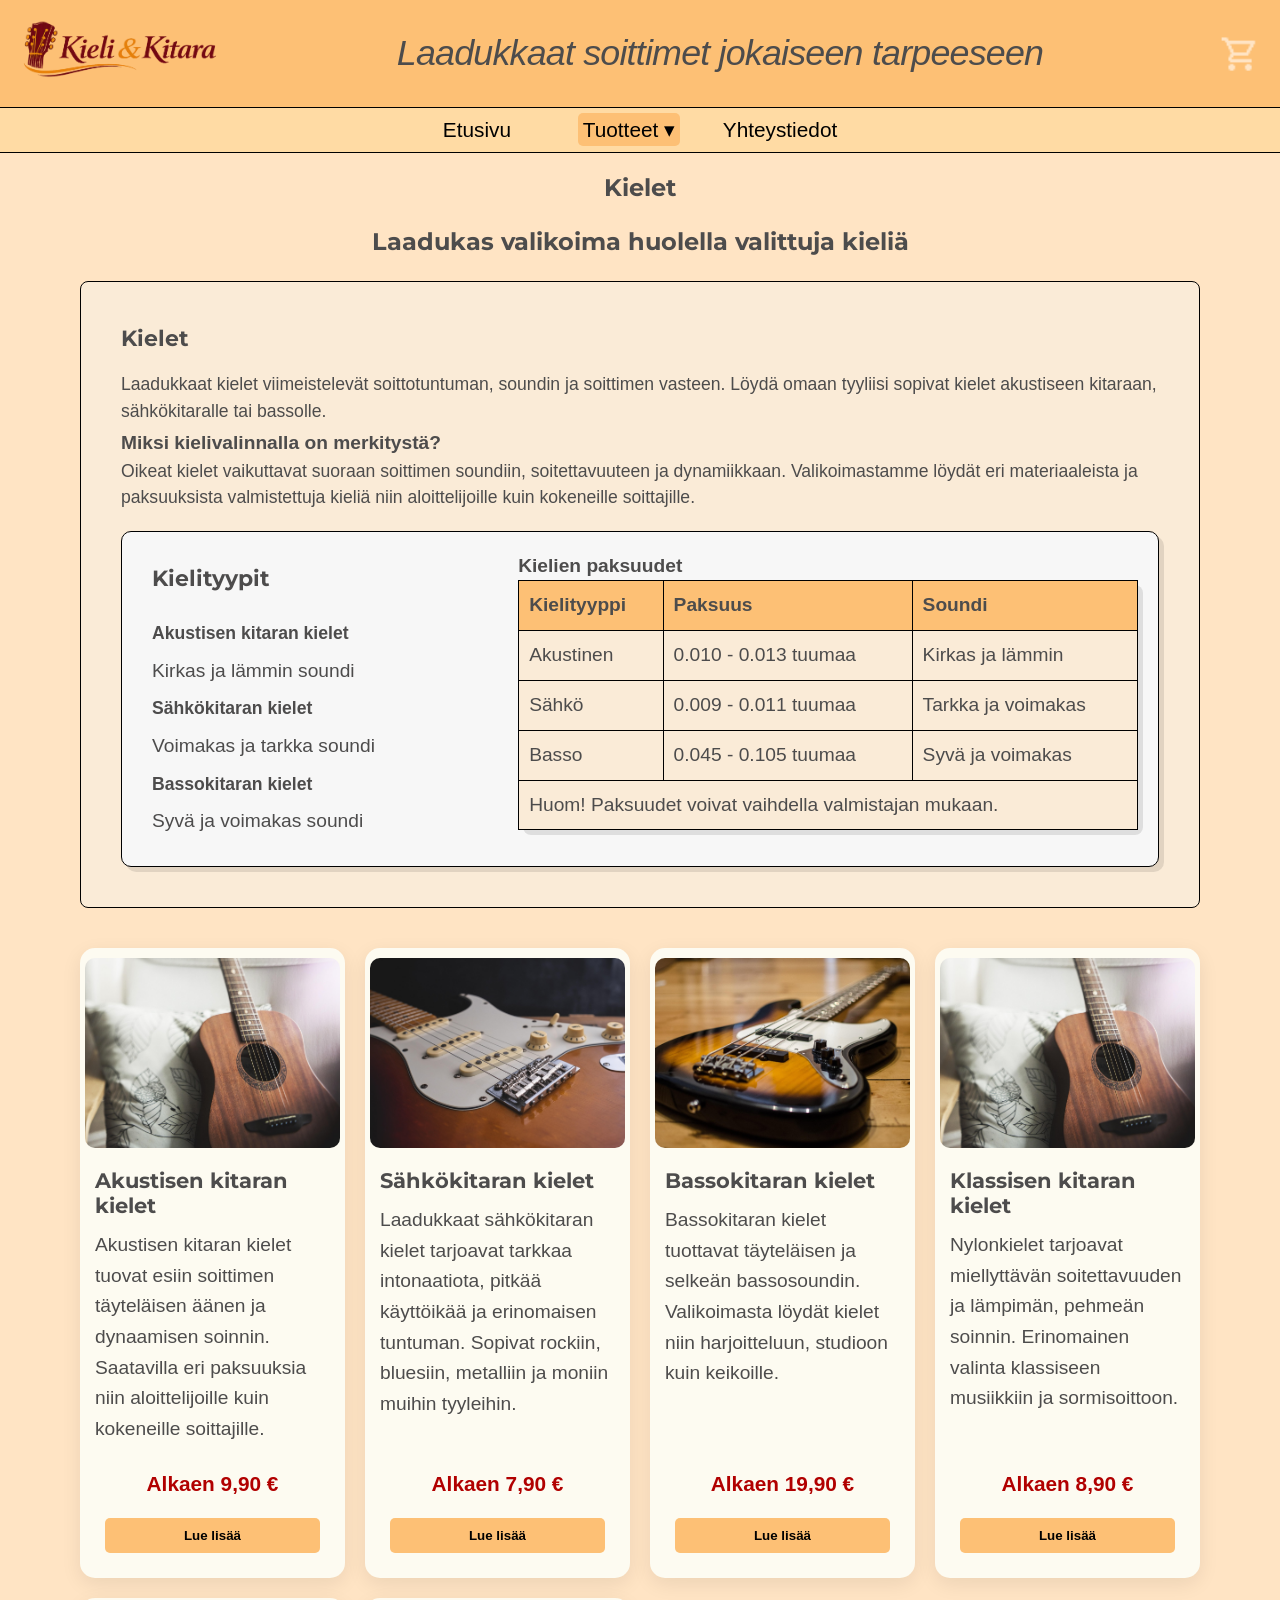
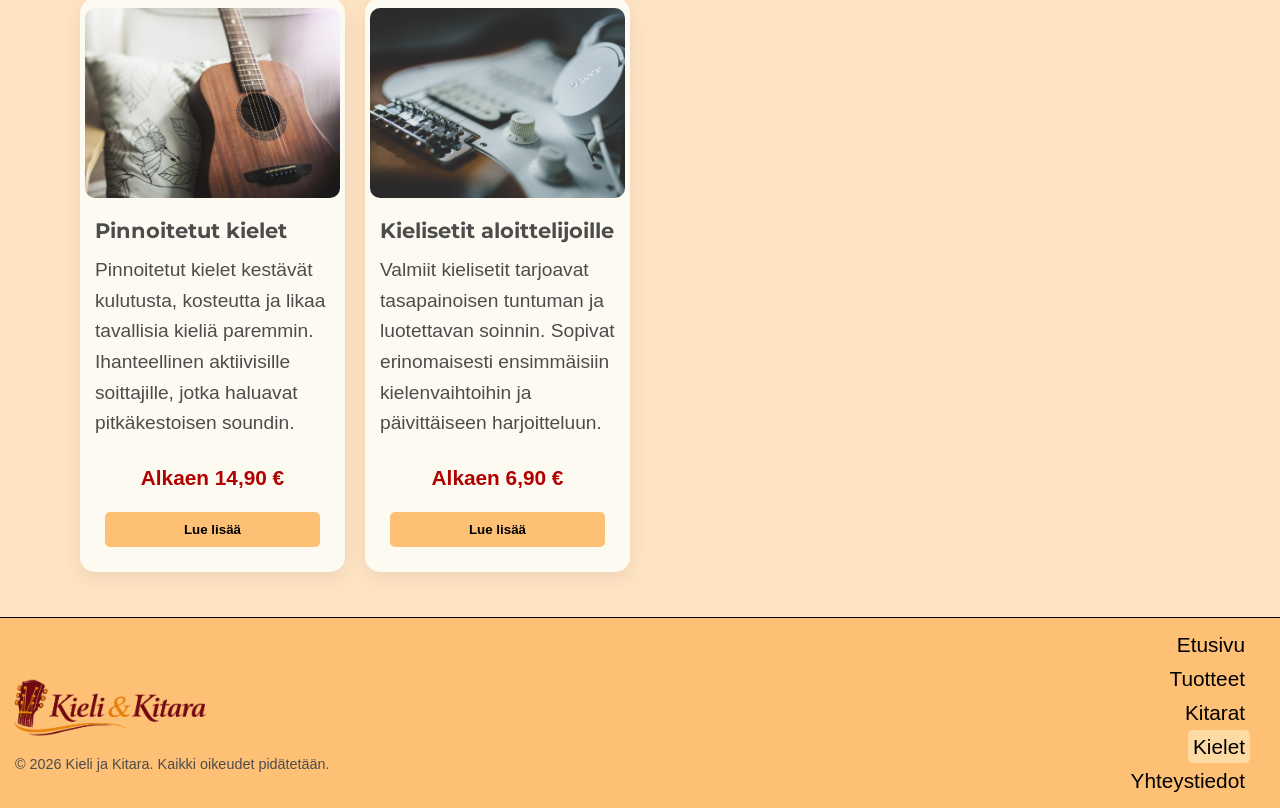
==== commit f56eabea: "Validointi tarkistettu" ====
--- a/kielet.html
+++ b/kielet.html
@@ -18,7 +18,7 @@
         <header class="header">
             <a href="index.html">
                 <img class="logo" src="images/logo.png" alt="logossa virityskoneisto sekä teksti kieli ja kitara"
-                    width="200px" height="60px">
+                    width="200" height="60">
             </a>
 
             <!-- HEADER TEKSTI -->
@@ -26,7 +26,7 @@
 
             <!-- OSTOSKORIN KUVA -->
             <a href="#" class="cart-btn">
-                <img src="images/shoppingCart.png" alt="Ostoskärryjen kuva" width="50px" height="50px">
+                <img src="images/shoppingCart.png" alt="Ostoskärryjen kuva" width="50" height="50">
             </a>
         </header>
         <!-- HEADER LOPPUU -->
@@ -80,7 +80,9 @@
                 <!-- KIELILISTA ALKAA -->
                 <section class="kielilista">
                     <ul>
+                        <li>
                         <h3>Kielityypit</h3>
+                        </li>
                         <li>
                             <strong>Akustisen kitaran kielet</strong>
                             Kirkas ja lämmin soundi
@@ -98,6 +100,7 @@
 
                     <!-- KIELITAULUKKO ALKAA -->
                     <section class="kielitaulukko">
+                        <h4>Kielien paksuudet</h4>
                         <table>
                             <thead>
                                 <tr>
@@ -130,10 +133,11 @@
                             </tfoot>
                         </table>
                     </section>
+                </section>
             </article>
 
             <!-- TUOTEKORTIT-->
-            <section class="card-container">
+            <div class="card-container">
                 <article class="product-card">
                     <img src="images/acoustic.jpg" alt="Akustinen kitara" width="640" height="360">
 
@@ -207,7 +211,7 @@
                         <button class="button">Lue lisää</button>
                     </div>
                 </article>
-            </section>
+            </div>
         </main>
 
         <!-- FOOTERI ALKAA -->
@@ -215,7 +219,7 @@
             <div class="footer-left">
                 <a href="index.html">
                     <img class="footer-logo" src="images/logo.png"
-                        alt="logossa virityskoneisto sekä teksti kieli ja kitara" width="200px" height="60px">
+                        alt="logossa virityskoneisto sekä teksti kieli ja kitara" width="200" height="60">
                 </a>
                 <!-- COPYRIGHT TEKSTI-->
                 <p class="copyright">© 2026 Kieli ja Kitara. Kaikki oikeudet pidätetään.</p>
--- a/css/styles.css
+++ b/css/styles.css
@@ -619,6 +619,11 @@
     margin-bottom: 10px;
 }
 
+form p {
+    font-size: 0.9rem;
+    font-weight: normal;
+}
+
 /* Kenttien asettelu */
 .kentta {
     margin-bottom: 15px;
